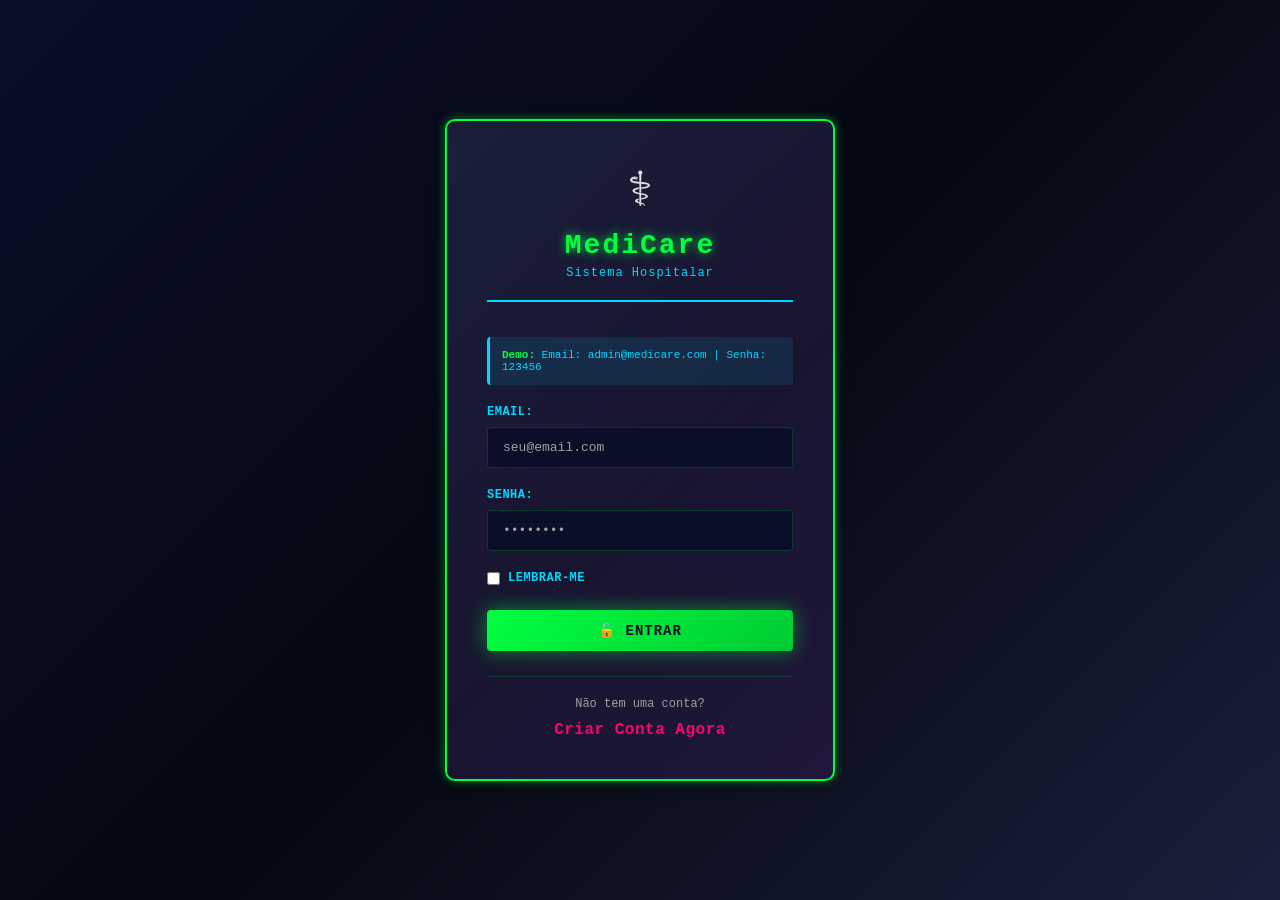
==== index.html @ a9f9413e "Primeiro commit do projeto" ====
<!DOCTYPE html>
<html lang="pt-BR">
<head>
    <meta charset="UTF-8">
    <meta name="viewport" content="width=device-width, initial-scale=1.0">
    <title>MediCare - Sistema Hospitalar</title>
    <link rel="stylesheet" href="style.css">
</head>
<body>
    <div class="container">
        <!-- Navbar -->
        <nav class="navbar">
            <div class="logo">
                <span class="logo-icon">⚕️</span>
                <h1>MediCare</h1>
                <span class="subtitle">Sistema de Gerenciamento Hospitalar</span>
            </div>
            <div class="nav-status">
                <span class="status-info">Pacientes: <span id="totalPacientes">0</span></span>
                <span class="status-info">Medicamentos: <span id="totalMedicamentos">0</span></span>
                <span class="status-info" id="usuarioInfo" style="display: flex; align-items: center; gap: 10px;">
                    <span id="usuarioNome"></span>
                </span>
                <button class="btn-logout" onclick="realizarLogout()">🚪 Sair</button>
            </div>
        </nav>

        <!-- Menu de Abas -->
        <div class="tab-menu">
            <button class="tab-btn active" data-tab="dashboard">📊 Dashboard</button>
            <button class="tab-btn" data-tab="pacientes">👥 Pacientes</button>
            <button class="tab-btn" data-tab="medicamentos">💊 Medicamentos</button>
            <button class="tab-btn" data-tab="registro">📝 Registro de Uso</button>
            <button class="tab-btn" data-tab="fatura">💰 Faturas</button>
        </div>

        <!-- DASHBOARD -->
        <section id="dashboard" class="tab-content active">
            <div class="dashboard-grid">
                <div class="card-info">
                    <h3>Pacientes Internados</h3>
                    <p class="big-number" id="dashPacientes">0</p>
                </div>
                <div class="card-info">
                    <h3>Total de Medicamentos</h3>
                    <p class="big-number" id="dashMedicamentos">0</p>
                </div>
                <div class="card-info">
                    <h3>Registros de Uso</h3>
                    <p class="big-number" id="dashUsos">0</p>
                </div>
                <div class="card-info">
                    <h3>Valor Total Pendente</h3>
                    <p class="big-number" id="dashTotal">R$ 0,00</p>
                </div>
            </div>
            <div class="dashboard-chart">
                <h3>Últimos Registros de Uso</h3>
                <div id="ultimosRegistros" class="ultimos-registros"></div>
            </div>
        </section>

        <!-- PACIENTES -->
        <section id="pacientes" class="tab-content">
            <div class="section-header">
                <h2>Gerenciamento de Pacientes</h2>
            </div>

            <div class="form-container">
                <div class="form-group">
                    <label>Nome do Paciente:</label>
                    <input type="text" id="nomePaciente" placeholder="Digite o nome completo">
                </div>
                <div class="form-row">
                    <div class="form-group">
                        <label>CPF:</label>
                        <input type="text" id="cpfPaciente" placeholder="000.000.000-00">
                    </div>
                    <div class="form-group">
                        <label>Plano de Saúde:</label>
                        <input type="text" id="planoSaudePaciente" placeholder="Ex: Unimed, Bradesco">
                    </div>
                </div>
                <div class="form-row">
                    <div class="form-group">
                        <label>Número do Leito:</label>
                        <input type="text" id="leitoPaciente" placeholder="Ex: A101">
                    </div>
                    <div class="form-group">
                        <label>Data de Internação:</label>
                        <input type="date" id="dataInternacaoPaciente">
                    </div>
                </div>
                <div class="form-group">
                    <label>Status:</label>
                    <select id="statusPaciente">
                        <option value="Internado">Internado</option>
                        <option value="Alta Médica">Alta Médica</option>
                        <option value="Crítico">Crítico</option>
                    </select>
                </div>
                <button class="btn-primary" onclick="adicionarPaciente()">➕ Adicionar Paciente</button>
            </div>

            <div class="tabela-container">
                <h3>Lista de Pacientes</h3>
                <table class="tabela">
                    <thead>
                        <tr>
                            <th>Nome</th>
                            <th>CPF</th>
                            <th>Leito</th>
                            <th>Plano</th>
                            <th>Data Internação</th>
                            <th>Status</th>
                            <th>Ações</th>
                        </tr>
                    </thead>
                    <tbody id="tabelaPacientes"></tbody>
                </table>
            </div>
        </section>

        <!-- MEDICAMENTOS -->
        <section id="medicamentos" class="tab-content">
            <div class="section-header">
                <h2>Gerenciamento de Medicamentos</h2>
            </div>

            <div class="form-container">
                <div class="form-group">
                    <label>Nome do Medicamento:</label>
                    <input type="text" id="nomeMedicamento" placeholder="Ex: Dipirona 500mg">
                </div>
                <div class="form-row">
                    <div class="form-group">
                        <label>Código/Registro:</label>
                        <input type="text" id="codigoMedicamento" placeholder="Ex: MED001">
                    </div>
                    <div class="form-group">
                        <label>Categoria:</label>
                        <select id="categoriaMedicamento">
                            <option value="Analgésico">Analgésico</option>
                            <option value="Antibiótico">Antibiótico</option>
                            <option value="Anti-inflamatório">Anti-inflamatório</option>
                            <option value="Antimicrobiano">Antimicrobiano</option>
                            <option value="Vitamina">Vitamina</option>
                            <option value="Outro">Outro</option>
                        </select>
                    </div>
                </div>
                <div class="form-row">
                    <div class="form-group">
                        <label>Preço Unitário (R$):</label>
                        <input type="number" id="precoMedicamento" placeholder="0,00" step="0.01">
                    </div>
                    <div class="form-group">
                        <label>Quantidade em Estoque:</label>
                        <input type="number" id="estoqueMedicamento" placeholder="0">
                    </div>
                </div>
                <button class="btn-primary" onclick="adicionarMedicamento()">➕ Adicionar Medicamento</button>
            </div>

            <div class="tabela-container">
                <h3>Estoque de Medicamentos</h3>
                <table class="tabela">
                    <thead>
                        <tr>
                            <th>Medicamento</th>
                            <th>Código</th>
                            <th>Categoria</th>
                            <th>Preço Unit.</th>
                            <th>Estoque</th>
                            <th>Ações</th>
                        </tr>
                    </thead>
                    <tbody id="tabelaMedicamentos"></tbody>
                </table>
            </div>
        </section>

        <!-- REGISTRO DE USO -->
        <section id="registro" class="tab-content">
            <div class="section-header">
                <h2>Registro de Uso de Medicamentos</h2>
            </div>

            <div class="form-container">
                <div class="form-row">
                    <div class="form-group">
                        <label>Paciente:</label>
                        <select id="pacienteUso">
                            <option value="">Selecione um paciente...</option>
                        </select>
                    </div>
                    <div class="form-group">
                        <label>Medicamento:</label>
                        <select id="medicamentoUso">
                            <option value="">Selecione um medicamento...</option>
                        </select>
                    </div>
                </div>
                <div class="form-row">
                    <div class="form-group">
                        <label>Quantidade Utilizada:</label>
                        <input type="number" id="quantidadeUso" placeholder="1" min="1">
                    </div>
                    <div class="form-group">
                        <label>Data de Uso:</label>
                        <input type="datetime-local" id="dataUso">
                    </div>
                </div>
                <div class="form-group">
                    <label>Observações:</label>
                    <textarea id="observacoesUso" placeholder="Adicione observações sobre o uso..."></textarea>
                </div>
                <button class="btn-primary" onclick="registrarUso()">📝 Registrar Uso</button>
            </div>

            <div class="tabela-container">
                <h3>Histórico de Uso</h3>
                <table class="tabela">
                    <thead>
                        <tr>
                            <th>Paciente</th>
                            <th>Medicamento</th>
                            <th>Quantidade</th>
                            <th>Data/Hora</th>
                            <th>Observações</th>
                            <th>Ações</th>
                        </tr>
                    </thead>
                    <tbody id="tabelaRegistros"></tbody>
                </table>
            </div>
        </section>

        <!-- FATURAS -->
        <section id="fatura" class="tab-content">
            <div class="section-header">
                <h2>Faturas e Cobranças</h2>
            </div>

            <div class="filter-container">
                <input type="text" id="filtroFatura" placeholder="🔍 Filtrar por paciente...">
                <select id="statusFiltro">
                    <option value="">Todos os Status</option>
                    <option value="Pendente">Pendente</option>
                    <option value="Pago">Pago</option>
                </select>
            </div>

            <div class="tabela-container">
                <h3>Faturas de Pacientes</h3>
                <div id="faturasList" class="faturas-list"></div>
            </div>
        </section>
    </div>

    <!-- Modal de Confirmação -->
    <div id="modal" class="modal">
        <div class="modal-content">
            <span class="close" onclick="fecharModal()">&times;</span>
            <h2 id="modalTitle">Confirmação</h2>
            <p id="modalMessage"></p>
            <div class="modal-buttons">
                <button class="btn-primary" id="modalConfirm">Confirmar</button>
                <button class="btn-secondary" onclick="fecharModal()">Cancelar</button>
            </div>
        </div>
    </div>

    <!-- Toast de Notificação -->
    <div id="toast" class="toast"></div>

    <script>
        // ================== AUTENTICAÇÃO ==================
        function verificarAutenticacao() {
            const usuarioLogado = localStorage.getItem('usuarioLogado');
            if (!usuarioLogado) {
                window.location.href = 'login.html';
                return false;
            }
            return true;
        }

        function realizarLogout() {
            const confirmado = confirm('Tem certeza que deseja sair?');
            if (confirmado) {
                localStorage.removeItem('usuarioLogado');
                mostrarToast('👋 Logout realizado com sucesso!', 'success');
                setTimeout(() => {
                    window.location.href = 'login.html';
                }, 1000);
            }
        }

        function atualizarInfoUsuario() {
            const usuarioLogado = JSON.parse(localStorage.getItem('usuarioLogado'));
            if (usuarioLogado) {
                document.getElementById('usuarioNome').textContent = `👤 ${usuarioLogado.nome.split(' ')[0]}`;
            }
        }

        // ================== DADOS ==================
        let dados = {
            pacientes: [],
            medicamentos: [],
            registros: []
        };

        // Carregar dados do localStorage
        function carregarDados() {
            const dadosSalvos = localStorage.getItem('medicareDados');
            if (dadosSalvos) {
                dados = JSON.parse(dadosSalvos);
            }
        }

        // Salvar dados no localStorage
        function salvarDados() {
            localStorage.setItem('medicareDados', JSON.stringify(dados));
            atualizarDashboard();
            atualizarSelects();
        }

        // ================== PACIENTES ==================
        function adicionarPaciente() {
            const nome = document.getElementById('nomePaciente').value;
            const cpf = document.getElementById('cpfPaciente').value;
            const plano = document.getElementById('planoSaudePaciente').value;
            const leito = document.getElementById('leitoPaciente').value;
            const dataInternacao = document.getElementById('dataInternacaoPaciente').value;
            const status = document.getElementById('statusPaciente').value;

            if (!nome || !cpf || !leito || !dataInternacao) {
                mostrarToast('⚠️ Preenchimento obrigatório!', 'error');
                return;
            }

            const paciente = {
                id: Date.now(),
                nome,
                cpf,
                plano,
                leito,
                dataInternacao,
                status,
                dataCadastro: new Date().toLocaleString('pt-BR')
            };

            dados.pacientes.push(paciente);
            salvarDados();
            limparFormPaciente();
            mostrarToast('✅ Paciente adicionado com sucesso!', 'success');
            atualizarTabelaPacientes();
        }

        function limparFormPaciente() {
            document.getElementById('nomePaciente').value = '';
            document.getElementById('cpfPaciente').value = '';
            document.getElementById('planoSaudePaciente').value = '';
            document.getElementById('leitoPaciente').value = '';
            document.getElementById('dataInternacaoPaciente').value = '';
            document.getElementById('statusPaciente').value = 'Internado';
        }

        function atualizarTabelaPacientes() {
            const tabela = document.getElementById('tabelaPacientes');
            tabela.innerHTML = '';

            dados.pacientes.forEach(paciente => {
                const tr = document.createElement('tr');
                tr.innerHTML = `
                    <td>${paciente.nome}</td>
                    <td>${paciente.cpf}</td>
                    <td>${paciente.leito}</td>
                    <td>${paciente.plano}</td>
                    <td>${new Date(paciente.dataInternacao).toLocaleDateString('pt-BR')}</td>
                    <td><span class="status-badge status-${paciente.status.toLowerCase()}">${paciente.status}</span></td>
                    <td>
                        <button class="btn-small btn-edit" onclick="editarPaciente(${paciente.id})">Editar</button>
                        <button class="btn-small btn-delete" onclick="deletarPaciente(${paciente.id})">Deletar</button>
                    </td>
                `;
                tabela.appendChild(tr);
            });
        }

        function deletarPaciente(id) {
            dados.pacientes = dados.pacientes.filter(p => p.id !== id);
            salvarDados();
            atualizarTabelaPacientes();
            mostrarToast('✅ Paciente removido!', 'success');
        }

        // ================== MEDICAMENTOS ==================
        function adicionarMedicamento() {
            const nome = document.getElementById('nomeMedicamento').value;
            const codigo = document.getElementById('codigoMedicamento').value;
            const categoria = document.getElementById('categoriaMedicamento').value;
            const preco = parseFloat(document.getElementById('precoMedicamento').value);
            const estoque = parseInt(document.getElementById('estoqueMedicamento').value);

            if (!nome || !codigo || !preco || !estoque) {
                mostrarToast('⚠️ Preenchimento obrigatório!', 'error');
                return;
            }

            const medicamento = {
                id: Date.now(),
                nome,
                codigo,
                categoria,
                preco,
                estoque,
                dataCadastro: new Date().toLocaleString('pt-BR')
            };

            dados.medicamentos.push(medicamento);
            salvarDados();
            limparFormMedicamento();
            mostrarToast('✅ Medicamento adicionado com sucesso!', 'success');
            atualizarTabelaMedicamentos();
        }

        function limparFormMedicamento() {
            document.getElementById('nomeMedicamento').value = '';
            document.getElementById('codigoMedicamento').value = '';
            document.getElementById('categoriaMedicamento').value = 'Analgésico';
            document.getElementById('precoMedicamento').value = '';
            document.getElementById('estoqueMedicamento').value = '';
        }

        function atualizarTabelaMedicamentos() {
            const tabela = document.getElementById('tabelaMedicamentos');
            tabela.innerHTML = '';

            dados.medicamentos.forEach(med => {
                const tr = document.createElement('tr');
                const estoqueClass = med.estoque < 10 ? 'estoque-baixo' : 'estoque-ok';
                tr.innerHTML = `
                    <td>${med.nome}</td>
                    <td>${med.codigo}</td>
                    <td>${med.categoria}</td>
                    <td>R$ ${med.preco.toFixed(2)}</td>
                    <td><span class="${estoqueClass}">${med.estoque}</span></td>
                    <td>
                        <button class="btn-small btn-edit" onclick="editarMedicamento(${med.id})">Editar</button>
                        <button class="btn-small btn-delete" onclick="deletarMedicamento(${med.id})">Deletar</button>
                    </td>
                `;
                tabela.appendChild(tr);
            });
        }

        function deletarMedicamento(id) {
            dados.medicamentos = dados.medicamentos.filter(m => m.id !== id);
            salvarDados();
            atualizarTabelaMedicamentos();
            mostrarToast('✅ Medicamento removido!', 'success');
        }

        // ================== REGISTROS DE USO ==================
        function registrarUso() {
            const pacienteId = document.getElementById('pacienteUso').value;
            const medicamentoId = document.getElementById('medicamentoUso').value;
            const quantidade = parseInt(document.getElementById('quantidadeUso').value);
            const dataUso = document.getElementById('dataUso').value;
            const observacoes = document.getElementById('observacoesUso').value;

            if (!pacienteId || !medicamentoId || !quantidade || !dataUso) {
                mostrarToast('⚠️ Preenchimento obrigatório!', 'error');
                return;
            }

            const paciente = dados.pacientes.find(p => p.id == pacienteId);
            const medicamento = dados.medicamentos.find(m => m.id == medicamentoId);

            if (!paciente || !medicamento) {
                mostrarToast('❌ Paciente ou medicamento não encontrado!', 'error');
                return;
            }

            if (medicamento.estoque < quantidade) {
                mostrarToast('❌ Estoque insuficiente!', 'error');
                return;
            }

            // Decrementar estoque
            medicamento.estoque -= quantidade;

            const registro = {
                id: Date.now(),
                pacienteId,
                pacienteNome: paciente.nome,
                medicamentoId,
                medicamentoNome: medicamento.nome,
                quantidade,
                preco: medicamento.preco * quantidade,
                dataUso,
                observacoes,
                dataCadastro: new Date().toLocaleString('pt-BR')
            };

            dados.registros.push(registro);
            salvarDados();
            limparFormUso();
            mostrarToast('✅ Uso registrado com sucesso!', 'success');
            atualizarTabelaRegistros();
        }

        function limparFormUso() {
            document.getElementById('pacienteUso').value = '';
            document.getElementById('medicamentoUso').value = '';
            document.getElementById('quantidadeUso').value = '1';
            document.getElementById('dataUso').value = '';
            document.getElementById('observacoesUso').value = '';
        }

        function atualizarTabelaRegistros() {
            const tabela = document.getElementById('tabelaRegistros');
            tabela.innerHTML = '';

            dados.registros.forEach(reg => {
                const tr = document.createElement('tr');
                tr.innerHTML = `
                    <td>${reg.pacienteNome}</td>
                    <td>${reg.medicamentoNome}</td>
                    <td>${reg.quantidade}</td>
                    <td>${new Date(reg.dataUso).toLocaleString('pt-BR')}</td>
                    <td>${reg.observacoes}</td>
                    <td>
                        <button class="btn-small btn-delete" onclick="deletarRegistro(${reg.id})">Deletar</button>
                    </td>
                `;
                tabela.appendChild(tr);
            });
        }

        function deletarRegistro(id) {
            const registro = dados.registros.find(r => r.id === id);
            const medicamento = dados.medicamentos.find(m => m.id === registro.medicamentoId);
            medicamento.estoque += registro.quantidade;
            dados.registros = dados.registros.filter(r => r.id !== id);
            salvarDados();
            atualizarTabelaRegistros();
            mostrarToast('✅ Registro removido!', 'success');
        }

        // ================== FATURAS ==================
        function gerarFaturas() {
            const container = document.getElementById('faturasList');
            container.innerHTML = '';

            const filtro = document.getElementById('filtroFatura').value.toLowerCase();
            const statusFiltro = document.getElementById('statusFiltro').value;

            dados.pacientes.forEach(paciente => {
                const registrosPaciente = dados.registros.filter(r => r.pacienteId === paciente.id);
                if (registrosPaciente.length === 0) return;

                const total = registrosPaciente.reduce((sum, r) => sum + r.preco, 0);
                const status = paciente.status === 'Internado' ? 'Pendente' : 'Pago';

                if (filtro && !paciente.nome.toLowerCase().includes(filtro)) return;
                if (statusFiltro && statusFiltro !== status) return;

                const fatura = document.createElement('div');
                fatura.className = `fatura-card status-${status.toLowerCase()}`;
                fatura.innerHTML = `
                    <div class="fatura-header">
                        <h3>${paciente.nome}</h3>
                        <span class="status-badge status-${status.toLowerCase()}">${status}</span>
                    </div>
                    <div class="fatura-details">
                        <p><strong>Leito:</strong> ${paciente.leito}</p>
                        <p><strong>Plano:</strong> ${paciente.plano}</p>
                        <p><strong>Internação:</strong> ${new Date(paciente.dataInternacao).toLocaleDateString('pt-BR')}</p>
                    </div>
                    <div class="fatura-items">
                        <h4>Medicamentos Utilizados:</h4>
                        ${registrosPaciente.map(r => `
                            <div class="item-fatura">
                                <span>${r.medicamentoNome} x${r.quantidade}</span>
                                <span>R$ ${r.preco.toFixed(2)}</span>
                            </div>
                        `).join('')}
                    </div>
                    <div class="fatura-total">
                        <strong>Total: R$ ${total.toFixed(2)}</strong>
                    </div>
                    <div class="fatura-actions">
                        <button class="btn-small btn-print" onclick="imprimirFatura('${paciente.nome}', ${total})">🖨️ Imprimir</button>
                        <button class="btn-small btn-success" onclick="marcarComoPago('${paciente.nome}')">✓ Marcar Pago</button>
                    </div>
                `;
                container.appendChild(fatura);
            });

            if (container.innerHTML === '') {
                container.innerHTML = '<p class="no-data">Nenhuma fatura encontrada</p>';
            }
        }

        function imprimirFatura(nomePaciente, valor) {
            mostrarToast(`🖨️ Imprimindo fatura de ${nomePaciente}...`, 'info');
        }

        function marcarComoPago(nomePaciente) {
            mostrarToast(`✅ Fatura de ${nomePaciente} marcada como paga!`, 'success');
        }

        // ================== SELECTS ==================
        function atualizarSelects() {
            const pacienteSelect = document.getElementById('pacienteUso');
            const medicamentoSelect = document.getElementById('medicamentoUso');

            pacienteSelect.innerHTML = '<option value="">Selecione um paciente...</option>';
            medicamentoSelect.innerHTML = '<option value="">Selecione um medicamento...</option>';

            dados.pacientes.forEach(p => {
                const option = document.createElement('option');
                option.value = p.id;
                option.textContent = `${p.nome} - Leito ${p.leito}`;
                pacienteSelect.appendChild(option);
            });

            dados.medicamentos.forEach(m => {
                const option = document.createElement('option');
                option.value = m.id;
                option.textContent = `${m.nome} (${m.codigo}) - R$ ${m.preco.toFixed(2)}`;
                medicamentoSelect.appendChild(option);
            });
        }

        // ================== DASHBOARD ==================
        function atualizarDashboard() {
            document.getElementById('dashPacientes').textContent = dados.pacientes.length;
            document.getElementById('dashMedicamentos').textContent = dados.medicamentos.length;
            document.getElementById('dashUsos').textContent = dados.registros.length;

            const totalPendente = dados.registros.reduce((sum, r) => {
                const paciente = dados.pacientes.find(p => p.id === r.pacienteId);
                return paciente && paciente.status === 'Internado' ? sum + r.preco : sum;
            }, 0);

            document.getElementById('dashTotal').textContent = `R$ ${totalPendente.toFixed(2)}`;
            document.getElementById('totalPacientes').textContent = dados.pacientes.length;
            document.getElementById('totalMedicamentos').textContent = dados.medicamentos.length;

            // Últimos registros
            const ultimosRegistros = document.getElementById('ultimosRegistros');
            ultimosRegistros.innerHTML = '';
            dados.registros.slice(-5).reverse().forEach(r => {
                const div = document.createElement('div');
                div.className = 'registro-item';
                div.innerHTML = `
                    <strong>${r.pacienteNome}</strong> utilizou <strong>${r.medicamentoNome}</strong> 
                    (${r.quantidade}x) em <strong>${new Date(r.dataUso).toLocaleString('pt-BR')}</strong>
                    <span class="preco">R$ ${r.preco.toFixed(2)}</span>
                `;
                ultimosRegistros.appendChild(div);
            });

            if (ultimosRegistros.innerHTML === '') {
                ultimosRegistros.innerHTML = '<p class="no-data">Nenhum registro ainda</p>';
            }
        }

        // ================== ABAS ==================
        document.querySelectorAll('.tab-btn').forEach(btn => {
            btn.addEventListener('click', () => {
                document.querySelectorAll('.tab-btn').forEach(b => b.classList.remove('active'));
                document.querySelectorAll('.tab-content').forEach(c => c.classList.remove('active'));
                btn.classList.add('active');
                document.getElementById(btn.dataset.tab).classList.add('active');

                if (btn.dataset.tab === 'fatura') {
                    gerarFaturas();
                }
            });
        });

        document.getElementById('filtroFatura').addEventListener('keyup', gerarFaturas);
        document.getElementById('statusFiltro').addEventListener('change', gerarFaturas);

        // ================== NOTIFICAÇÕES ==================
        function mostrarToast(mensagem, tipo = 'info') {
            const toast = document.getElementById('toast');
            toast.textContent = mensagem;
            toast.className = `toast toast-${tipo} show`;
            setTimeout(() => {
                toast.classList.remove('show');
            }, 3000);
        }

        // ================== MODAL ==================
        function fecharModal() {
            document.getElementById('modal').style.display = 'none';
        }

        // ================== INICIALIZAÇÃO ==================
        document.addEventListener('DOMContentLoaded', () => {
            // Verificar autenticação
            if (!verificarAutenticacao()) {
                return;
            }

            atualizarInfoUsuario();
            carregarDados();
            atualizarTabelaPacientes();
            atualizarTabelaMedicamentos();
            atualizarTabelaRegistros();
            atualizarDashboard();
            atualizarSelects();

            // Set data atual para registro de uso
            const now = new Date().toISOString().slice(0, 16);
            document.getElementById('dataUso').value = now;
        });
    </script>
</body>
</html>
---- style.css ----
/* ================== CYBERPUNK DARK THEME ================== */

:root {
    --color-primary: #00ff41;
    --color-secondary: #ff006e;
    --color-tertiary: #00d9ff;
    --color-accent: #b537f2;
    --color-bg-dark: #0a0e27;
    --color-bg-darker: #050812;
    --color-bg-light: #1a1f3a;
    --color-text-primary: #e0e0e0;
    --color-text-secondary: #a0a0a0;
    --color-border: #00ff4130;
    --color-border-alt: #ff006e30;
    --glow: 0 0 10px rgba(0, 255, 65, 0.5);
    --glow-secondary: 0 0 15px rgba(255, 0, 110, 0.4);
    --glow-tertiary: 0 0 15px rgba(0, 217, 255, 0.4);
    --shadow: 0 4px 15px rgba(0, 0, 0, 0.7);
}

* {
    margin: 0;
    padding: 0;
    box-sizing: border-box;
}

html, body {
    width: 100%;
    height: 100%;
    font-family: 'Courier New', monospace;
    background: linear-gradient(135deg, #0a0e27 0%, #050812 50%, #1a1f3a 100%);
    color: var(--color-text-primary);
    overflow-x: hidden;
}

/* ================== CONTAINER ================== */

.container {
    width: 100%;
    min-height: 100vh;
    display: flex;
    flex-direction: column;
    background: linear-gradient(135deg, rgba(10, 14, 39, 0.95) 0%, rgba(5, 8, 18, 0.95) 50%, rgba(26, 31, 58, 0.95) 100%);
}

/* ================== NAVBAR ================== */

.navbar {
    background: linear-gradient(90deg, rgba(10, 14, 39, 0.9) 0%, rgba(26, 31, 58, 0.9) 100%);
    border-bottom: 2px solid var(--color-primary);
    padding: 20px 30px;
    display: flex;
    justify-content: space-between;
    align-items: center;
    box-shadow: var(--glow), inset 0 1px 0 rgba(255, 255, 255, 0.1);
    backdrop-filter: blur(10px);
}

.logo {
    display: flex;
    align-items: center;
    gap: 15px;
}

.logo-icon {
    font-size: 32px;
    animation: pulse 2s infinite;
}

.logo h1 {
    font-size: 28px;
    color: var(--color-primary);
    text-shadow: 0 0 10px rgba(0, 255, 65, 0.8);
    letter-spacing: 2px;
}

.subtitle {
    font-size: 11px;
    color: var(--color-tertiary);
    letter-spacing: 1px;
    margin-top: -5px;
}

.nav-status {
    display: flex;
    gap: 30px;
}

.status-info {
    font-size: 12px;
    color: var(--color-text-secondary);
    border: 1px solid var(--color-border);
    padding: 8px 15px;
    border-radius: 5px;
    background: rgba(0, 255, 65, 0.05);
}

.status-info span {
    color: var(--color-primary);
    font-weight: bold;
    text-shadow: var(--glow);
}

.btn-logout {
    padding: 8px 15px;
    background: linear-gradient(135deg, #ff1744 0%, #d81b60 100%);
    color: white;
    border: none;
    border-radius: 4px;
    font-family: 'Courier New', monospace;
    font-weight: bold;
    font-size: 11px;
    cursor: pointer;
    box-shadow: 0 0 10px rgba(255, 23, 68, 0.5);
    transition: all 0.3s ease;
    text-transform: uppercase;
    letter-spacing: 0.5px;
}

.btn-logout:hover {
    box-shadow: 0 0 20px rgba(255, 23, 68, 0.7);
    transform: translateY(-2px);
}

.btn-logout:active {
    transform: translateY(0);
}

@keyframes pulse {
    0%, 100% { transform: scale(1); }
    50% { transform: scale(1.1); }
}

/* ================== TAB MENU ================== */

.tab-menu {
    display: flex;
    gap: 10px;
    padding: 15px 30px;
    background: rgba(10, 14, 39, 0.8);
    border-bottom: 1px solid var(--color-border-alt);
    flex-wrap: wrap;
    backdrop-filter: blur(5px);
}

.tab-btn {
    padding: 10px 20px;
    background: linear-gradient(135deg, rgba(26, 31, 58, 0.5) 0%, rgba(181, 55, 242, 0.1) 100%);
    border: 1px solid var(--color-border);
    color: var(--color-text-secondary);
    cursor: pointer;
    border-radius: 5px;
    font-family: 'Courier New', monospace;
    font-size: 12px;
    font-weight: bold;
    letter-spacing: 1px;
    transition: all 0.3s ease;
    position: relative;
    overflow: hidden;
}

.tab-btn:hover {
    background: linear-gradient(135deg, rgba(0, 255, 65, 0.15) 0%, rgba(181, 55, 242, 0.15) 100%);
    color: var(--color-tertiary);
    border-color: var(--color-tertiary);
    box-shadow: 0 0 15px rgba(0, 217, 255, 0.3);
}

.tab-btn.active {
    background: linear-gradient(135deg, rgba(0, 255, 65, 0.2) 0%, rgba(0, 217, 255, 0.1) 100%);
    color: var(--color-primary);
    border-color: var(--color-primary);
    box-shadow: var(--glow);
}

/* ================== TAB CONTENT ================== */

.tab-content {
    display: none;
    padding: 30px;
    flex: 1;
    animation: slideIn 0.3s ease;
}

.tab-content.active {
    display: block;
}

@keyframes slideIn {
    from {
        opacity: 0;
        transform: translateY(10px);
    }
    to {
        opacity: 1;
        transform: translateY(0);
    }
}

.section-header {
    margin-bottom: 30px;
    border-bottom: 2px solid var(--color-primary);
    padding-bottom: 15px;
}

.section-header h2 {
    font-size: 24px;
    color: var(--color-primary);
    text-shadow: 0 0 15px rgba(0, 255, 65, 0.6);
    letter-spacing: 1px;
}

/* ================== DASHBOARD ================== */

.dashboard-grid {
    display: grid;
    grid-template-columns: repeat(auto-fit, minmax(250px, 1fr));
    gap: 20px;
    margin-bottom: 40px;
}

.card-info {
    background: linear-gradient(135deg, rgba(0, 255, 65, 0.05) 0%, rgba(0, 217, 255, 0.05) 100%);
    border: 2px solid var(--color-primary);
    border-radius: 8px;
    padding: 25px;
    text-align: center;
    box-shadow: var(--glow), var(--shadow);
    transition: all 0.3s ease;
    position: relative;
    overflow: hidden;
}

.card-info::before {
    content: '';
    position: absolute;
    top: 0;
    left: -100%;
    width: 100%;
    height: 100%;
    background: linear-gradient(90deg, transparent, rgba(0, 255, 65, 0.1), transparent);
    animation: shimmer 2s infinite;
}

.card-info:hover {
    transform: translateY(-5px);
    border-color: var(--color-tertiary);
    box-shadow: 0 0 25px rgba(0, 217, 255, 0.5), var(--shadow);
}

@keyframes shimmer {
    0% { left: -100%; }
    50% { left: 100%; }
    100% { left: 100%; }
}

.card-info h3 {
    color: var(--color-tertiary);
    font-size: 14px;
    letter-spacing: 1px;
    margin-bottom: 15px;
}

.big-number {
    font-size: 42px;
    color: var(--color-secondary);
    font-weight: bold;
    text-shadow: 0 0 20px rgba(255, 0, 110, 0.6);
}

.dashboard-chart {
    background: linear-gradient(135deg, rgba(26, 31, 58, 0.8) 0%, rgba(181, 55, 242, 0.05) 100%);
    border: 2px solid var(--color-tertiary);
    border-radius: 8px;
    padding: 25px;
    box-shadow: var(--glow-tertiary), var(--shadow);
}

.dashboard-chart h3 {
    color: var(--color-tertiary);
    margin-bottom: 20px;
    font-size: 16px;
    letter-spacing: 1px;
}

.ultimos-registros {
    display: flex;
    flex-direction: column;
    gap: 12px;
}

.registro-item {
    background: linear-gradient(90deg, rgba(0, 255, 65, 0.1) 0%, rgba(0, 217, 255, 0.05) 100%);
    border-left: 3px solid var(--color-primary);
    padding: 12px;
    border-radius: 4px;
    font-size: 13px;
    display: flex;
    justify-content: space-between;
    align-items: center;
}

.registro-item strong {
    color: var(--color-primary);
}

.preco {
    color: var(--color-secondary);
    font-weight: bold;
    text-shadow: 0 0 10px rgba(255, 0, 110, 0.5);
}

.no-data {
    color: var(--color-text-secondary);
    text-align: center;
    padding: 20px;
    font-style: italic;
}

/* ================== FORMS ================== */

.form-container {
    background: linear-gradient(135deg, rgba(26, 31, 58, 0.8) 0%, rgba(181, 55, 242, 0.05) 100%);
    border: 2px solid var(--color-border);
    border-radius: 8px;
    padding: 25px;
    margin-bottom: 30px;
    box-shadow: var(--shadow);
}

.form-group {
    margin-bottom: 20px;
}

.form-row {
    display: grid;
    grid-template-columns: repeat(auto-fit, minmax(200px, 1fr));
    gap: 20px;
}

label {
    display: block;
    margin-bottom: 8px;
    color: var(--color-tertiary);
    font-size: 12px;
    font-weight: bold;
    letter-spacing: 0.5px;
    text-transform: uppercase;
}

input,
select,
textarea {
    width: 100%;
    padding: 12px;
    background: rgba(10, 14, 39, 0.9);
    border: 1px solid var(--color-border);
    color: var(--color-primary);
    font-family: 'Courier New', monospace;
    font-size: 13px;
    border-radius: 4px;
    transition: all 0.3s ease;
}

input:focus,
select:focus,
textarea:focus {
    outline: none;
    border-color: var(--color-primary);
    background: rgba(10, 14, 39, 0.95);
    box-shadow: 0 0 15px rgba(0, 255, 65, 0.3);
    color: var(--color-primary);
}

input::placeholder {
    color: var(--color-text-secondary);
}

textarea {
    resize: vertical;
    min-height: 80px;
}

/* ================== BUTTONS ================== */

.btn-primary,
.btn-secondary,
.btn-small,
.btn-edit,
.btn-delete,
.btn-print,
.btn-success {
    padding: 10px 20px;
    border: none;
    border-radius: 4px;
    font-family: 'Courier New', monospace;
    font-weight: bold;
    cursor: pointer;
    transition: all 0.3s ease;
    font-size: 12px;
    letter-spacing: 1px;
    text-transform: uppercase;
}

.btn-primary {
    background: linear-gradient(135deg, var(--color-primary) 0%, #00cc33 100%);
    color: var(--color-bg-dark);
    box-shadow: 0 0 20px rgba(0, 255, 65, 0.5);
    width: 100%;
    font-size: 14px;
}

.btn-primary:hover {
    box-shadow: 0 0 30px rgba(0, 255, 65, 0.8);
    transform: translateY(-2px);
}

.btn-primary:active {
    transform: translateY(0);
}

.btn-secondary {
    background: rgba(26, 31, 58, 0.8);
    color: var(--color-tertiary);
    border: 1px solid var(--color-tertiary);
}

.btn-secondary:hover {
    background: rgba(26, 31, 58, 0.95);
    box-shadow: 0 0 15px rgba(0, 217, 255, 0.4);
}

.btn-small {
    padding: 6px 12px;
    font-size: 11px;
}

.btn-edit {
    background: linear-gradient(135deg, var(--color-accent) 0%, #a020d8 100%);
    color: white;
    box-shadow: 0 0 10px rgba(181, 55, 242, 0.5);
}

.btn-edit:hover {
    box-shadow: 0 0 15px rgba(181, 55, 242, 0.7);
}

.btn-delete {
    background: linear-gradient(135deg, #ff1744 0%, #d81b60 100%);
    color: white;
    box-shadow: 0 0 10px rgba(255, 23, 68, 0.5);
}

.btn-delete:hover {
    box-shadow: 0 0 15px rgba(255, 23, 68, 0.7);
}

.btn-print {
    background: linear-gradient(135deg, var(--color-tertiary) 0%, #00b8d4 100%);
    color: var(--color-bg-dark);
}

.btn-print:hover {
    box-shadow: 0 0 15px rgba(0, 217, 255, 0.5);
}

.btn-success {
    background: linear-gradient(135deg, #1de9b6 0%, #00bcd4 100%);
    color: var(--color-bg-dark);
}

.btn-success:hover {
    box-shadow: 0 0 15px rgba(29, 233, 182, 0.5);
}

/* ================== TABELAS ================== */

.tabela-container {
    background: linear-gradient(135deg, rgba(26, 31, 58, 0.8) 0%, rgba(181, 55, 242, 0.05) 100%);
    border: 2px solid var(--color-border);
    border-radius: 8px;
    padding: 20px;
    margin-bottom: 30px;
    overflow: auto;
    box-shadow: var(--shadow);
}

.tabela-container h3 {
    color: var(--color-primary);
    margin-bottom: 15px;
    font-size: 16px;
    letter-spacing: 1px;
}

.tabela {
    width: 100%;
    border-collapse: collapse;
    font-size: 13px;
}

.tabela thead {
    background: linear-gradient(90deg, rgba(0, 255, 65, 0.1) 0%, rgba(0, 217, 255, 0.1) 100%);
    border-bottom: 2px solid var(--color-primary);
}

.tabela th {
    padding: 15px;
    text-align: left;
    color: var(--color-primary);
    font-weight: bold;
    letter-spacing: 1px;
    text-transform: uppercase;
}

.tabela td {
    padding: 12px 15px;
    border-bottom: 1px solid var(--color-border);
    color: var(--color-text-primary);
}

.tabela tbody tr {
    transition: all 0.3s ease;
}

.tabela tbody tr:hover {
    background: rgba(0, 255, 65, 0.08);
    box-shadow: inset 0 0 10px rgba(0, 255, 65, 0.1);
}

.estoque-baixo {
    color: #ff1744;
    font-weight: bold;
    text-shadow: 0 0 5px rgba(255, 23, 68, 0.5);
}

.estoque-ok {
    color: var(--color-primary);
    font-weight: bold;
}

.status-badge {
    padding: 4px 10px;
    border-radius: 20px;
    font-size: 11px;
    font-weight: bold;
    text-transform: uppercase;
    letter-spacing: 0.5px;
}

.status-internado {
    background: rgba(0, 255, 65, 0.2);
    color: var(--color-primary);
    border: 1px solid var(--color-primary);
}

.status-alta-médica {
    background: rgba(0, 217, 255, 0.2);
    color: var(--color-tertiary);
    border: 1px solid var(--color-tertiary);
}

.status-crítico {
    background: rgba(255, 23, 68, 0.2);
    color: #ff1744;
    border: 1px solid #ff1744;
}

.status-pendente {
    background: rgba(255, 152, 0, 0.2);
    color: #ffb74d;
    border: 1px solid #ffb74d;
}

.status-pago {
    background: rgba(0, 255, 65, 0.2);
    color: var(--color-primary);
    border: 1px solid var(--color-primary);
}

/* ================== FATURAS ================== */

.filter-container {
    display: grid;
    grid-template-columns: repeat(auto-fit, minmax(200px, 1fr));
    gap: 15px;
    margin-bottom: 25px;
}

.faturas-list {
    display: grid;
    grid-template-columns: repeat(auto-fill, minmax(350px, 1fr));
    gap: 20px;
}

.fatura-card {
    background: linear-gradient(135deg, rgba(26, 31, 58, 0.8) 0%, rgba(181, 55, 242, 0.08) 100%);
    border: 2px solid var(--color-border);
    border-radius: 8px;
    padding: 20px;
    box-shadow: var(--shadow);
    transition: all 0.3s ease;
}

.fatura-card.status-pendente {
    border-color: #ffb74d;
    background: linear-gradient(135deg, rgba(255, 152, 0, 0.05) 0%, rgba(181, 55, 242, 0.05) 100%);
}

.fatura-card.status-pago {
    border-color: var(--color-primary);
    background: linear-gradient(135deg, rgba(0, 255, 65, 0.05) 0%, rgba(181, 55, 242, 0.05) 100%);
}

.fatura-card:hover {
    box-shadow: 0 0 25px rgba(0, 255, 65, 0.3), var(--shadow);
    transform: translateY(-5px);
}

.fatura-header {
    display: flex;
    justify-content: space-between;
    align-items: center;
    margin-bottom: 15px;
    border-bottom: 1px solid var(--color-border);
    padding-bottom: 12px;
}

.fatura-header h3 {
    color: var(--color-primary);
    font-size: 16px;
}

.fatura-details {
    font-size: 12px;
    color: var(--color-text-secondary);
    margin-bottom: 15px;
    display: flex;
    flex-direction: column;
    gap: 5px;
}

.fatura-details p {
    color: var(--color-text-secondary);
}

.fatura-details strong {
    color: var(--color-tertiary);
}

.fatura-items {
    background: rgba(10, 14, 39, 0.6);
    padding: 12px;
    border-radius: 4px;
    margin-bottom: 15px;
    border-left: 3px solid var(--color-primary);
}

.fatura-items h4 {
    color: var(--color-tertiary);
    font-size: 12px;
    margin-bottom: 10px;
}

.item-fatura {
    display: flex;
    justify-content: space-between;
    font-size: 12px;
    padding: 5px 0;
    border-bottom: 1px dashed var(--color-border);
    color: var(--color-text-secondary);
}

.item-fatura:last-child {
    border-bottom: none;
}

.item-fatura span:last-child {
    color: var(--color-secondary);
    font-weight: bold;
}

.fatura-total {
    background: linear-gradient(90deg, rgba(0, 255, 65, 0.15) 0%, rgba(0, 217, 255, 0.1) 100%);
    padding: 12px;
    border-radius: 4px;
    text-align: center;
    margin-bottom: 15px;
    font-size: 14px;
}

.fatura-total strong {
    color: var(--color-secondary);
    font-size: 16px;
    text-shadow: 0 0 10px rgba(255, 0, 110, 0.5);
}

.fatura-actions {
    display: flex;
    gap: 10px;
    justify-content: center;
}

.fatura-actions button {
    flex: 1;
}

/* ================== MODAL ================== */

.modal {
    display: none;
    position: fixed;
    z-index: 1000;
    left: 0;
    top: 0;
    width: 100%;
    height: 100%;
    background-color: rgba(0, 0, 0, 0.8);
    backdrop-filter: blur(5px);
    animation: fadeIn 0.3s ease;
}

@keyframes fadeIn {
    from { opacity: 0; }
    to { opacity: 1; }
}

.modal-content {
    background: linear-gradient(135deg, rgba(26, 31, 58, 0.95) 0%, rgba(181, 55, 242, 0.1) 100%);
    margin: 10% auto;
    padding: 30px;
    border: 2px solid var(--color-primary);
    width: 90%;
    max-width: 400px;
    border-radius: 8px;
    box-shadow: 0 0 30px rgba(0, 255, 65, 0.4), var(--shadow);
    animation: slideDown 0.3s ease;
}

@keyframes slideDown {
    from {
        transform: translateY(-50px);
        opacity: 0;
    }
    to {
        transform: translateY(0);
        opacity: 1;
    }
}

.close {
    color: var(--color-secondary);
    float: right;
    font-size: 28px;
    font-weight: bold;
    cursor: pointer;
    transition: all 0.3s ease;
}

.close:hover {
    color: var(--color-primary);
    text-shadow: 0 0 10px rgba(0, 255, 65, 0.5);
}

.modal-content h2 {
    color: var(--color-primary);
    margin-bottom: 20px;
    text-shadow: 0 0 10px rgba(0, 255, 65, 0.5);
}

.modal-content p {
    color: var(--color-text-secondary);
    margin-bottom: 25px;
    line-height: 1.6;
}

.modal-buttons {
    display: flex;
    gap: 15px;
}

.modal-buttons button {
    flex: 1;
}

/* ================== TOAST ================== */

.toast {
    position: fixed;
    bottom: -100px;
    left: 50%;
    transform: translateX(-50%);
    background: linear-gradient(135deg, rgba(26, 31, 58, 0.95) 0%, rgba(181, 55, 242, 0.1) 100%);
    color: var(--color-primary);
    padding: 15px 25px;
    border: 2px solid var(--color-primary);
    border-radius: 4px;
    font-size: 14px;
    font-weight: bold;
    box-shadow: 0 0 20px rgba(0, 255, 65, 0.5), var(--shadow);
    transition: all 0.3s ease;
    z-index: 1001;
    letter-spacing: 0.5px;
}

.toast.show {
    bottom: 30px;
}

.toast-error {
    border-color: #ff1744;
    color: #ff1744;
    box-shadow: 0 0 20px rgba(255, 23, 68, 0.5), var(--shadow);
}

.toast-success {
    border-color: var(--color-primary);
    color: var(--color-primary);
    box-shadow: 0 0 20px rgba(0, 255, 65, 0.5), var(--shadow);
}

.toast-info {
    border-color: var(--color-tertiary);
    color: var(--color-tertiary);
    box-shadow: 0 0 20px rgba(0, 217, 255, 0.5), var(--shadow);
}

/* ================== RESPONSIVO ================== */

@media (max-width: 1024px) {
    .navbar {
        flex-direction: column;
        gap: 15px;
    }

    .nav-status {
        width: 100%;
        justify-content: center;
    }

    .faturas-list {
        grid-template-columns: repeat(auto-fill, minmax(300px, 1fr));
    }

    .tab-menu {
        justify-content: space-around;
    }
}

@media (max-width: 768px) {
    .container {
        min-height: auto;
    }

    .tab-content {
        padding: 15px;
    }

    .dashboard-grid {
        grid-template-columns: repeat(auto-fit, minmax(150px, 1fr));
        gap: 10px;
    }

    .big-number {
        font-size: 28px;
    }

    .card-info h3 {
        font-size: 12px;
    }

    .form-row {
        grid-template-columns: 1fr;
    }

    .tabela {
        font-size: 11px;
    }

    .tabela th,
    .tabela td {
        padding: 8px;
    }

    .faturas-list {
        grid-template-columns: 1fr;
    }

    .fatura-card {
        padding: 15px;
    }

    .tab-menu {
        gap: 5px;
    }

    .tab-btn {
        padding: 8px 12px;
        font-size: 10px;
    }

    .logo h1 {
        font-size: 20px;
    }
}

@media (max-width: 480px) {
    .navbar {
        padding: 15px;
    }

    .nav-status {
        gap: 10px;
        flex-direction: column;
    }

    .status-info {
        padding: 6px 10px;
        font-size: 10px;
    }

    .tab-content {
        padding: 10px;
    }

    .form-container {
        padding: 15px;
    }

    .tabela-container {
        padding: 10px;
        overflow-x: auto;
    }

    .modal-content {
        width: 95%;
        margin: 30% auto;
        padding: 20px;
    }

    .logo {
        flex-direction: column;
        gap: 5px;
    }

    .logo-icon {
        font-size: 24px;
    }

    .logo h1 {
        font-size: 16px;
    }

    .big-number {
        font-size: 24px;
    }
}

/* ================== SCROLLBAR CUSTOMIZADO ================== */

::-webkit-scrollbar {
    width: 10px;
    height: 10px;
}

::-webkit-scrollbar-track {
    background: rgba(10, 14, 39, 0.8);
}

::-webkit-scrollbar-thumb {
    background: linear-gradient(135deg, var(--color-primary) 0%, var(--color-tertiary) 100%);
    border-radius: 5px;
    box-shadow: 0 0 10px rgba(0, 255, 65, 0.5);
}

::-webkit-scrollbar-thumb:hover {
    background: linear-gradient(135deg, var(--color-tertiary) 0%, var(--color-secondary) 100%);
    box-shadow: 0 0 15px rgba(0, 255, 65, 0.7);
}

/* Firefox scrollbar */
* {
    scrollbar-color: rgba(0, 255, 65, 0.7) rgba(10, 14, 39, 0.8);
    scrollbar-width: thin;
}
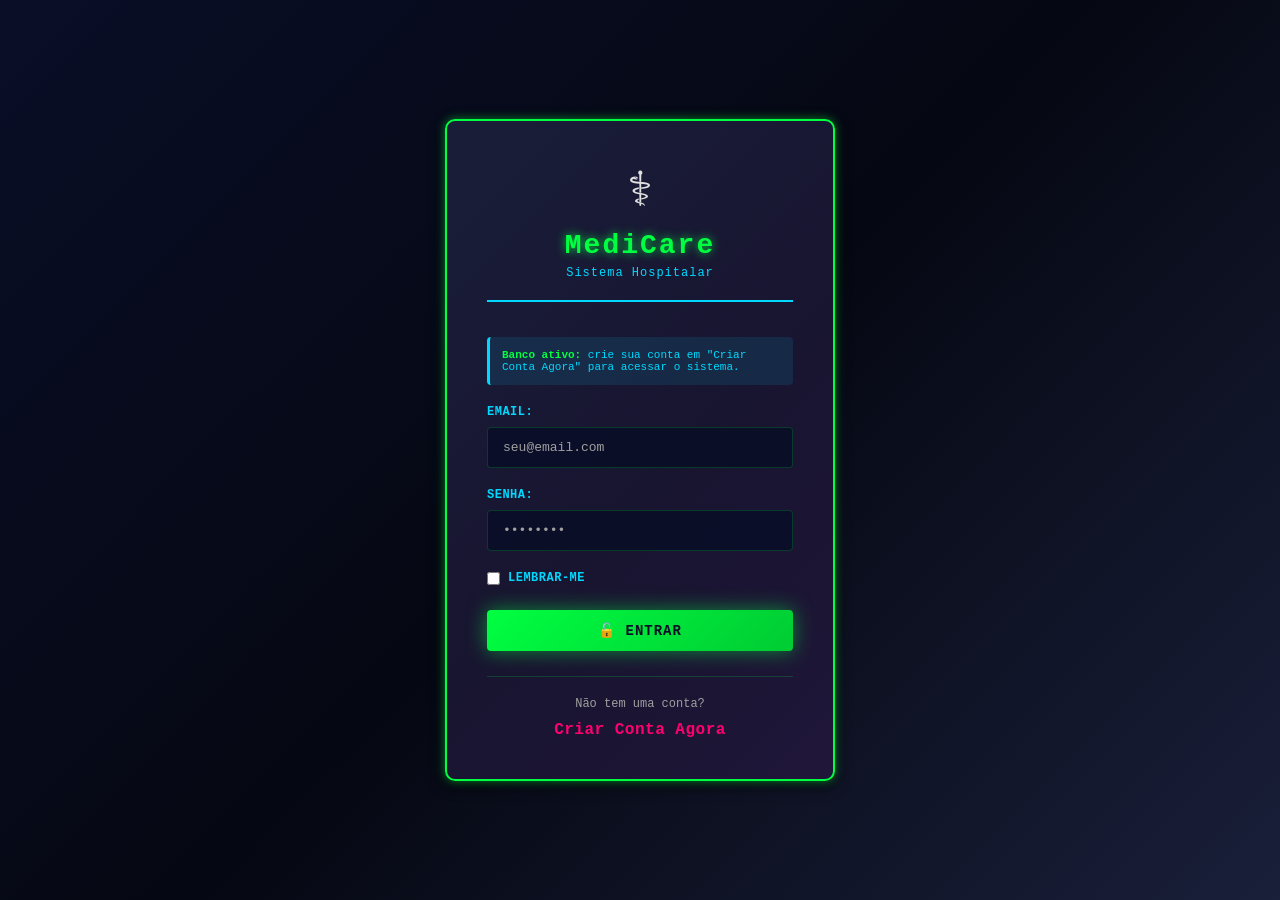
==== commit d57ef13a: "Initial commit of hospital system" ====
--- a/index.html
+++ b/index.html
@@ -304,29 +304,143 @@
         }
 
         // ================== DADOS ==================
+        const API_BASE = window.location.protocol === 'file:'
+            ? 'http://localhost/SistemaHospital/api'
+            : `${window.location.origin}/SistemaHospital/api`;
+
         let dados = {
             pacientes: [],
             medicamentos: [],
-            registros: []
+            registros: [],
+            faturas: []
         };
 
-        // Carregar dados do localStorage
-        function carregarDados() {
-            const dadosSalvos = localStorage.getItem('medicareDados');
-            if (dadosSalvos) {
-                dados = JSON.parse(dadosSalvos);
-            }
-        }
-
-        // Salvar dados no localStorage
-        function salvarDados() {
-            localStorage.setItem('medicareDados', JSON.stringify(dados));
+        function getUsuarioLogado() {
+            try {
+                return JSON.parse(localStorage.getItem('usuarioLogado'));
+            } catch (error) {
+                return null;
+            }
+        }
+
+        async function apiRequest(path, options = {}) {
+            const resposta = await fetch(`${API_BASE}${path}`, {
+                headers: {
+                    'Content-Type': 'application/json',
+                    ...(options.headers || {})
+                },
+                ...options
+            });
+
+            const payload = await resposta.json().catch(() => ({}));
+
+            if (!resposta.ok || payload.success === false) {
+                throw new Error(payload.message || 'Falha na comunicação com o servidor.');
+            }
+
+            return payload;
+        }
+
+        function normalizarPaciente(paciente) {
+            return {
+                id: Number(paciente.id),
+                nome: paciente.nome,
+                cpf: paciente.cpf,
+                plano: paciente.plano_saude,
+                leito: paciente.leito,
+                dataInternacao: paciente.data_internacao,
+                status: paciente.status,
+                dataCadastro: paciente.data_cadastro
+            };
+        }
+
+        function normalizarMedicamento(medicamento) {
+            return {
+                id: Number(medicamento.id),
+                nome: medicamento.nome,
+                codigo: medicamento.codigo,
+                categoria: medicamento.categoria,
+                preco: Number(medicamento.preco_unitario),
+                estoque: Number(medicamento.estoque),
+                dataCadastro: medicamento.data_cadastro
+            };
+        }
+
+        function normalizarRegistro(registro) {
+            return {
+                id: Number(registro.id),
+                pacienteId: Number(registro.paciente_id),
+                pacienteNome: registro.paciente_nome,
+                medicamentoId: Number(registro.medicamento_id),
+                medicamentoNome: registro.medicamento_nome,
+                quantidade: Number(registro.quantidade),
+                preco: Number(registro.preco_total),
+                dataUso: registro.data_uso,
+                observacoes: registro.observacoes || '',
+                dataCadastro: registro.data_cadastro
+            };
+        }
+
+        function normalizarFatura(fatura) {
+            return {
+                id: Number(fatura.id),
+                pacienteId: Number(fatura.paciente_id),
+                pacienteNome: fatura.paciente_nome,
+                leito: fatura.leito,
+                plano: fatura.plano_saude,
+                valorTotal: Number(fatura.valor_total),
+                status: fatura.status,
+                dataEmissao: fatura.data_emissao,
+                dataPagamento: fatura.data_pagamento,
+                usuarioId: fatura.usuario_id === null ? null : Number(fatura.usuario_id)
+            };
+        }
+
+        async function sincronizarFaturas() {
+            await apiRequest('/faturas/sincronizar.php', {
+                method: 'POST',
+                body: JSON.stringify({
+                    usuario_id: getUsuarioLogado()?.id ?? null
+                })
+            });
+        }
+
+        async function carregarFaturas() {
+            const resposta = await apiRequest('/faturas/listar.php');
+            dados.faturas = resposta.faturas.map(normalizarFatura);
+        }
+
+        async function carregarDados() {
+            const [pacientes, medicamentos, registros] = await Promise.all([
+                apiRequest('/pacientes/listar.php'),
+                apiRequest('/medicamentos/listar.php'),
+                apiRequest('/registros/listar.php')
+            ]);
+
+            dados = {
+                pacientes: pacientes.pacientes.map(normalizarPaciente),
+                medicamentos: medicamentos.medicamentos.map(normalizarMedicamento),
+                registros: registros.registros.map(normalizarRegistro),
+                faturas: []
+            };
+
+            await sincronizarFaturas();
+            await carregarFaturas();
+
+            atualizarTelas();
+        }
+
+        function atualizarTelas() {
+            atualizarTabelaPacientes();
+            atualizarTabelaMedicamentos();
+            atualizarTabelaRegistros();
             atualizarDashboard();
             atualizarSelects();
+            gerarFaturas();
         }
 
         // ================== PACIENTES ==================
-        function adicionarPaciente() {
+        async function adicionarPaciente() {
             const nome = document.getElementById('nomePaciente').value;
             const cpf = document.getElementById('cpfPaciente').value;
             const plano = document.getElementById('planoSaudePaciente').value;
@@ -339,22 +453,26 @@
                 return;
             }
 
-            const paciente = {
-                id: Date.now(),
-                nome,
-                cpf,
-                plano,
-                leito,
-                dataInternacao,
-                status,
-                dataCadastro: new Date().toLocaleString('pt-BR')
-            };
-
-            dados.pacientes.push(paciente);
-            salvarDados();
-            limparFormPaciente();
-            mostrarToast('✅ Paciente adicionado com sucesso!', 'success');
-            atualizarTabelaPacientes();
+            try {
+                const resposta = await apiRequest('/pacientes/salvar.php', {
+                    method: 'POST',
+                    body: JSON.stringify({
+                        nome,
+                        cpf,
+                        plano_saude: plano,
+                        leito,
+                        data_internacao: dataInternacao,
+                        status,
+                        usuario_id: getUsuarioLogado()?.id ?? null
+                    })
+                });
+
+                limparFormPaciente();
+                mostrarToast('✅ Paciente adicionado com sucesso!', 'success');
+                await carregarDados();
+            } catch (error) {
+                mostrarToast(`❌ ${error.message}`, 'error');
+            }
         }
 
         function limparFormPaciente() {
@@ -388,41 +506,60 @@
             });
         }
 
-        function deletarPaciente(id) {
-            dados.pacientes = dados.pacientes.filter(p => p.id !== id);
-            salvarDados();
-            atualizarTabelaPacientes();
-            mostrarToast('✅ Paciente removido!', 'success');
+        async function deletarPaciente(id) {
+            if (!confirm('Deseja remover este paciente?')) {
+                return;
+            }
+
+            try {
+                await apiRequest('/pacientes/excluir.php', {
+                    method: 'POST',
+                    body: JSON.stringify({ id })
+                });
+
+                await carregarDados();
+                mostrarToast('✅ Paciente removido!', 'success');
+            } catch (error) {
+                mostrarToast(`❌ ${error.message}`, 'error');
+            }
+        }
+
+        function editarPaciente() {
+            mostrarToast('ℹ️ Edição de paciente ainda não foi implementada.', 'info');
         }
 
         // ================== MEDICAMENTOS ==================
-        function adicionarMedicamento() {
+        async function adicionarMedicamento() {
             const nome = document.getElementById('nomeMedicamento').value;
             const codigo = document.getElementById('codigoMedicamento').value;
             const categoria = document.getElementById('categoriaMedicamento').value;
             const preco = parseFloat(document.getElementById('precoMedicamento').value);
             const estoque = parseInt(document.getElementById('estoqueMedicamento').value);
 
-            if (!nome || !codigo || !preco || !estoque) {
+            if (!nome || !codigo || Number.isNaN(preco) || Number.isNaN(estoque)) {
                 mostrarToast('⚠️ Preenchimento obrigatório!', 'error');
                 return;
             }
 
-            const medicamento = {
-                id: Date.now(),
-                nome,
-                codigo,
-                categoria,
-                preco,
-                estoque,
-                dataCadastro: new Date().toLocaleString('pt-BR')
-            };
-
-            dados.medicamentos.push(medicamento);
-            salvarDados();
-            limparFormMedicamento();
-            mostrarToast('✅ Medicamento adicionado com sucesso!', 'success');
-            atualizarTabelaMedicamentos();
+            try {
+                const resposta = await apiRequest('/medicamentos/salvar.php', {
+                    method: 'POST',
+                    body: JSON.stringify({
+                        nome,
+                        codigo,
+                        categoria,
+                        preco_unitario: preco,
+                        estoque,
+                        usuario_id: getUsuarioLogado()?.id ?? null
+                    })
+                });
+
+                limparFormMedicamento();
+                mostrarToast('✅ Medicamento adicionado com sucesso!', 'success');
+                await carregarDados();
+            } catch (error) {
+                mostrarToast(`❌ ${error.message}`, 'error');
+            }
         }
 
         function limparFormMedicamento() {
@@ -455,15 +592,30 @@
             });
         }
 
-        function deletarMedicamento(id) {
-            dados.medicamentos = dados.medicamentos.filter(m => m.id !== id);
-            salvarDados();
-            atualizarTabelaMedicamentos();
-            mostrarToast('✅ Medicamento removido!', 'success');
+        async function deletarMedicamento(id) {
+            if (!confirm('Deseja remover este medicamento?')) {
+                return;
+            }
+
+            try {
+                await apiRequest('/medicamentos/excluir.php', {
+                    method: 'POST',
+                    body: JSON.stringify({ id })
+                });
+
+                await carregarDados();
+                mostrarToast('✅ Medicamento removido!', 'success');
+            } catch (error) {
+                mostrarToast(`❌ ${error.message}`, 'error');
+            }
+        }
+
+        function editarMedicamento() {
+            mostrarToast('ℹ️ Edição de medicamento ainda não foi implementada.', 'info');
         }
 
         // ================== REGISTROS DE USO ==================
-        function registrarUso() {
+        async function registrarUso() {
             const pacienteId = document.getElementById('pacienteUso').value;
             const medicamentoId = document.getElementById('medicamentoUso').value;
             const quantidade = parseInt(document.getElementById('quantidadeUso').value);
@@ -475,8 +627,8 @@
                 return;
             }
 
-            const paciente = dados.pacientes.find(p => p.id == pacienteId);
-            const medicamento = dados.medicamentos.find(m => m.id == medicamentoId);
+            const paciente = dados.pacientes.find(p => p.id === Number(pacienteId));
+            const medicamento = dados.medicamentos.find(m => m.id === Number(medicamentoId));
 
             if (!paciente || !medicamento) {
                 mostrarToast('❌ Paciente ou medicamento não encontrado!', 'error');
@@ -488,27 +640,25 @@
                 return;
             }
 
-            // Decrementar estoque
-            medicamento.estoque -= quantidade;
-
-            const registro = {
-                id: Date.now(),
-                pacienteId,
-                pacienteNome: paciente.nome,
-                medicamentoId,
-                medicamentoNome: medicamento.nome,
-                quantidade,
-                preco: medicamento.preco * quantidade,
-                dataUso,
-                observacoes,
-                dataCadastro: new Date().toLocaleString('pt-BR')
-            };
-
-            dados.registros.push(registro);
-            salvarDados();
-            limparFormUso();
-            mostrarToast('✅ Uso registrado com sucesso!', 'success');
-            atualizarTabelaRegistros();
+            try {
+                const resposta = await apiRequest('/registros/salvar.php', {
+                    method: 'POST',
+                    body: JSON.stringify({
+                        paciente_id: paciente.id,
+                        medicamento_id: medicamento.id,
+                        quantidade,
+                        data_uso: dataUso,
+                        observacoes,
+                        usuario_id: getUsuarioLogado()?.id ?? null
+                    })
+                });
+
+                limparFormUso();
+                mostrarToast('✅ Uso registrado com sucesso!', 'success');
+                await carregarDados();
+            } catch (error) {
+                mostrarToast(`❌ ${error.message}`, 'error');
+            }
         }
 
         function limparFormUso() {
@@ -539,14 +689,22 @@
             });
         }
 
-        function deletarRegistro(id) {
-            const registro = dados.registros.find(r => r.id === id);
-            const medicamento = dados.medicamentos.find(m => m.id === registro.medicamentoId);
-            medicamento.estoque += registro.quantidade;
-            dados.registros = dados.registros.filter(r => r.id !== id);
-            salvarDados();
-            atualizarTabelaRegistros();
-            mostrarToast('✅ Registro removido!', 'success');
+        async function deletarRegistro(id) {
+            if (!confirm('Deseja remover este registro?')) {
+                return;
+            }
+
+            try {
+                const resposta = await apiRequest('/registros/excluir.php', {
+                    method: 'POST',
+                    body: JSON.stringify({ id })
+                });
+
+                await carregarDados();
+                mostrarToast('✅ Registro removido!', 'success');
+            } catch (error) {
+                mostrarToast(`❌ ${error.message}`, 'error');
+            }
         }
 
         // ================== FATURAS ==================
@@ -557,27 +715,22 @@
             const filtro = document.getElementById('filtroFatura').value.toLowerCase();
             const statusFiltro = document.getElementById('statusFiltro').value;
 
-            dados.pacientes.forEach(paciente => {
-                const registrosPaciente = dados.registros.filter(r => r.pacienteId === paciente.id);
-                if (registrosPaciente.length === 0) return;
-
-                const total = registrosPaciente.reduce((sum, r) => sum + r.preco, 0);
-                const status = paciente.status === 'Internado' ? 'Pendente' : 'Pago';
-
-                if (filtro && !paciente.nome.toLowerCase().includes(filtro)) return;
-                if (statusFiltro && statusFiltro !== status) return;
-
-                const fatura = document.createElement('div');
-                fatura.className = `fatura-card status-${status.toLowerCase()}`;
-                fatura.innerHTML = `
+            dados.faturas.forEach(item => {
+                const registrosPaciente = dados.registros.filter(r => r.pacienteId === item.pacienteId);
+                if (filtro && !item.pacienteNome.toLowerCase().includes(filtro)) return;
+                if (statusFiltro && statusFiltro !== item.status) return;
+
+                const card = document.createElement('div');
+                card.className = `fatura-card status-${item.status.toLowerCase()}`;
+                card.innerHTML = `
                     <div class="fatura-header">
-                        <h3>${paciente.nome}</h3>
-                        <span class="status-badge status-${status.toLowerCase()}">${status}</span>
+                        <h3>${item.pacienteNome}</h3>
+                        <span class="status-badge status-${item.status.toLowerCase()}">${item.status}</span>
                     </div>
                     <div class="fatura-details">
-                        <p><strong>Leito:</strong> ${paciente.leito}</p>
-                        <p><strong>Plano:</strong> ${paciente.plano}</p>
-                        <p><strong>Internação:</strong> ${new Date(paciente.dataInternacao).toLocaleDateString('pt-BR')}</p>
+                        <p><strong>Leito:</strong> ${item.leito}</p>
+                        <p><strong>Plano:</strong> ${item.plano}</p>
+                        <p><strong>Emissão:</strong> ${new Date(item.dataEmissao).toLocaleString('pt-BR')}</p>
                     </div>
                     <div class="fatura-items">
                         <h4>Medicamentos Utilizados:</h4>
@@ -589,14 +742,15 @@
                         `).join('')}
                     </div>
                     <div class="fatura-total">
-                        <strong>Total: R$ ${total.toFixed(2)}</strong>
+                        <strong>Total: R$ ${item.valorTotal.toFixed(2)}</strong>
                     </div>
                     <div class="fatura-actions">
-                        <button class="btn-small btn-print" onclick="imprimirFatura('${paciente.nome}', ${total})">🖨️ Imprimir</button>
-                        <button class="btn-small btn-success" onclick="marcarComoPago('${paciente.nome}')">✓ Marcar Pago</button>
+                        <button class="btn-small btn-print" onclick='imprimirFatura(${JSON.stringify(item.pacienteNome)}, ${item.valorTotal})'>🖨️ Imprimir</button>
+                        <button class="btn-small btn-success" onclick='marcarComoPago(${item.id})'>✓ Marcar Pago</button>
+                        <button class="btn-small btn-secondary" onclick='marcarComoPendente(${item.id})'>⏳ Pendente</button>
                     </div>
                 `;
-                container.appendChild(fatura);
+                container.appendChild(card);
             });
 
             if (container.innerHTML === '') {
@@ -608,8 +762,38 @@
             mostrarToast(`🖨️ Imprimindo fatura de ${nomePaciente}...`, 'info');
         }
 
-        function marcarComoPago(nomePaciente) {
-            mostrarToast(`✅ Fatura de ${nomePaciente} marcada como paga!`, 'success');
+        async function marcarComoPago(id) {
+            try {
+                await apiRequest('/faturas/marcar_pago.php', {
+                    method: 'POST',
+                    body: JSON.stringify({
+                        id,
+                        usuario_id: getUsuarioLogado()?.id ?? null
+                    })
+                });
+
+                await carregarDados();
+                mostrarToast('✅ Fatura marcada como paga!', 'success');
+            } catch (error) {
+                mostrarToast(`❌ ${error.message}`, 'error');
+            }
+        }
+
+        async function marcarComoPendente(id) {
+            try {
+                await apiRequest('/faturas/marcar_pendente.php', {
+                    method: 'POST',
+                    body: JSON.stringify({
+                        id,
+                        usuario_id: getUsuarioLogado()?.id ?? null
+                    })
+                });
+
+                await carregarDados();
+                mostrarToast('⏳ Fatura marcada como pendente!', 'success');
+            } catch (error) {
+                mostrarToast(`❌ ${error.message}`, 'error');
+            }
         }
 
         // ================== SELECTS ==================
@@ -641,10 +825,9 @@
             document.getElementById('dashMedicamentos').textContent = dados.medicamentos.length;
             document.getElementById('dashUsos').textContent = dados.registros.length;
 
-            const totalPendente = dados.registros.reduce((sum, r) => {
-                const paciente = dados.pacientes.find(p => p.id === r.pacienteId);
-                return paciente && paciente.status === 'Internado' ? sum + r.preco : sum;
-            }, 0);
+            const totalPendente = dados.faturas
+                .filter(fatura => fatura.status === 'Pendente')
+                .reduce((sum, fatura) => sum + fatura.valorTotal, 0);
 
             document.getElementById('dashTotal').textContent = `R$ ${totalPendente.toFixed(2)}`;
             document.getElementById('totalPacientes').textContent = dados.pacientes.length;
@@ -702,19 +885,19 @@
         }
 
         // ================== INICIALIZAÇÃO ==================
-        document.addEventListener('DOMContentLoaded', () => {
+        document.addEventListener('DOMContentLoaded', async () => {
             // Verificar autenticação
             if (!verificarAutenticacao()) {
                 return;
             }
 
             atualizarInfoUsuario();
-            carregarDados();
-            atualizarTabelaPacientes();
-            atualizarTabelaMedicamentos();
-            atualizarTabelaRegistros();
-            atualizarDashboard();
-            atualizarSelects();
+            try {
+                await carregarDados();
+            } catch (error) {
+                mostrarToast(`❌ ${error.message}`, 'error');
+                atualizarTelas();
+            }
 
             // Set data atual para registro de uso
             const now = new Date().toISOString().slice(0, 16);
@@ -722,4 +905,4 @@
         });
     </script>
 </body>
-</html>
+</html>
--- a/style.css
+++ b/style.css
@@ -981,4 +981,4 @@
 * {
     scrollbar-color: rgba(0, 255, 65, 0.7) rgba(10, 14, 39, 0.8);
     scrollbar-width: thin;
-}
+}
